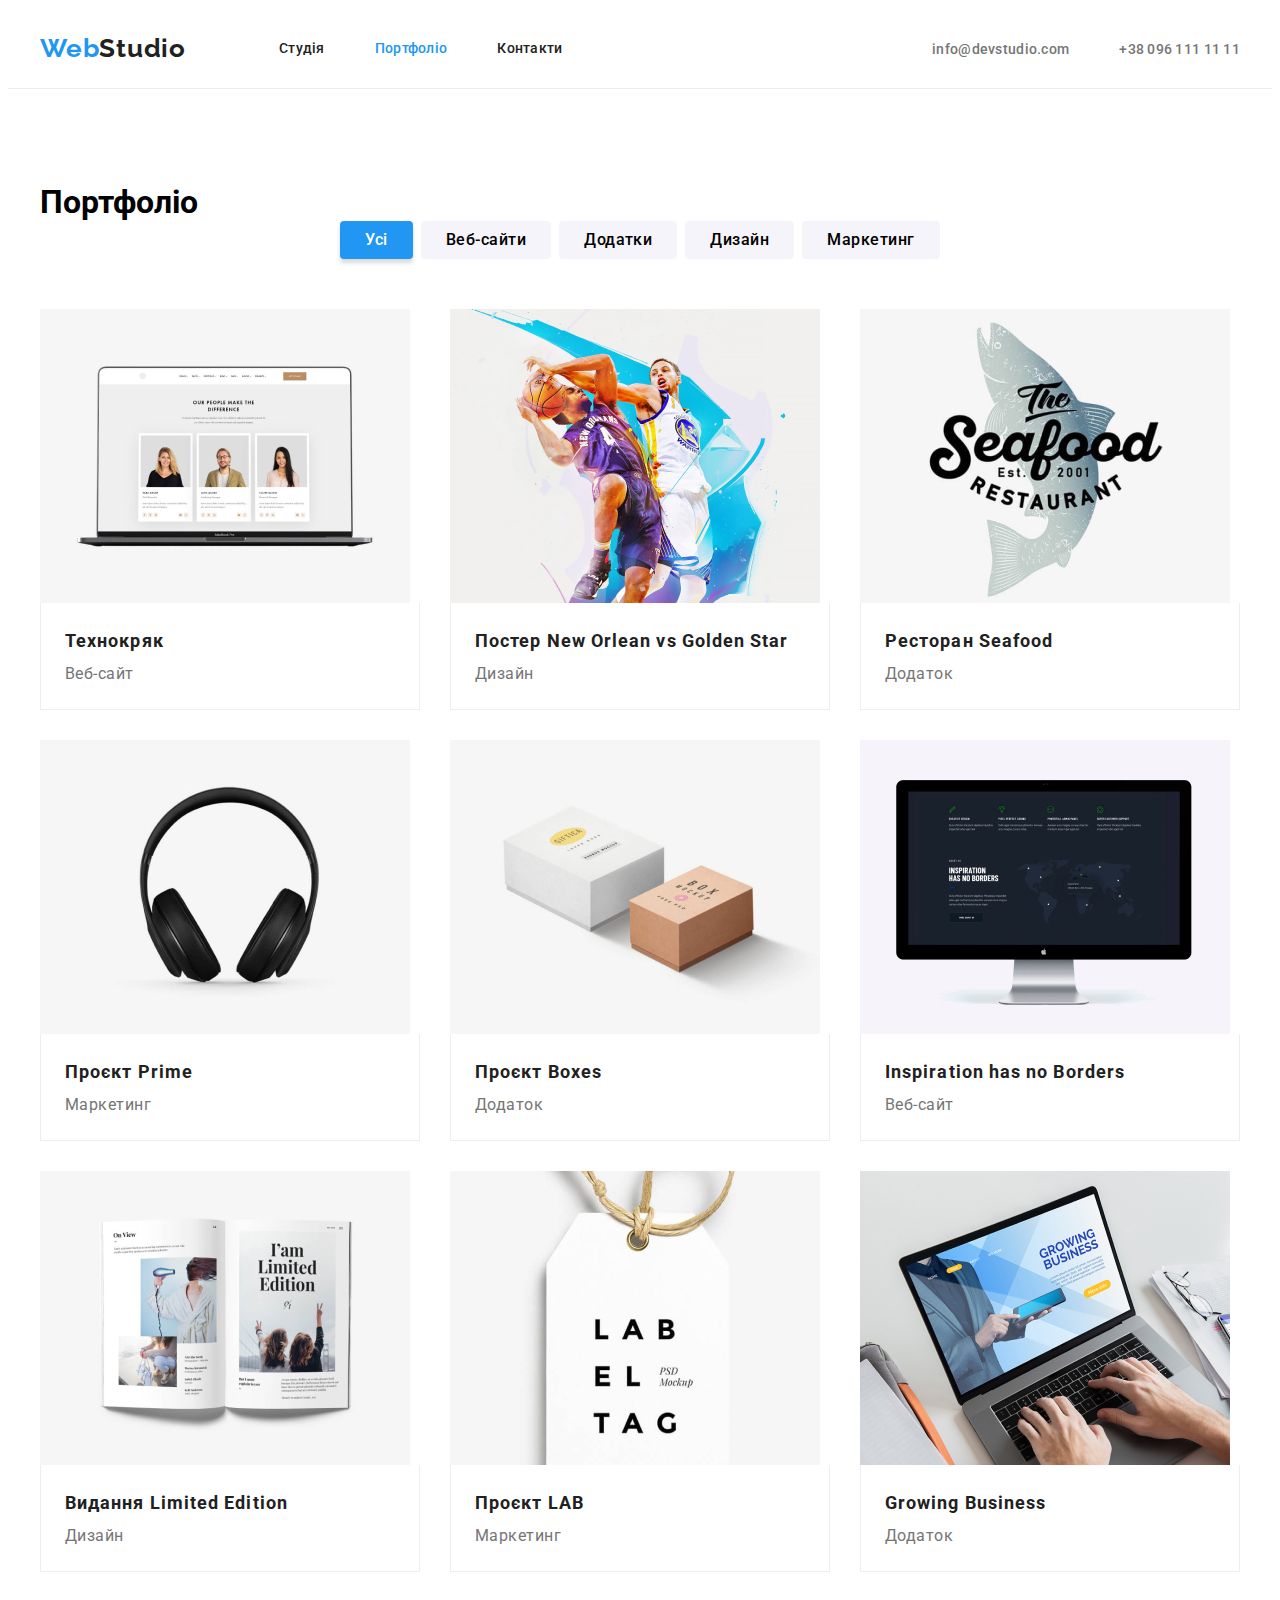
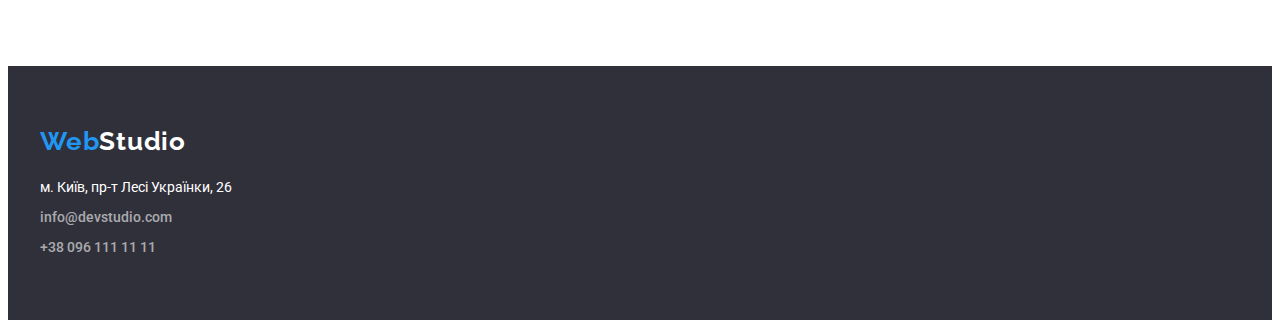
==== portfolio.html @ 82deb74b "Hw3" ====
<!DOCTYPE html>
<html lang="uk">
  <head>
    <meta charset="UTF-8" />
    <meta http-equiv="X-UA-Compatible" content="IE=edge" />
    <meta name="viewport" content="width=device-width, initial-scale=1.0" />
    
    <title>Document</title>
    <link href="https://fonts.googleapis.com/css2?family=Raleway:wght@700&family=Roboto:wght@400;500;700;900&display=swap"
        rel="stylesheet">
    <link rel="stylesheet" href="https://cdnjs.cloudflare.com/ajax/libs/modern-normalize/1.1.0/modern-normalize.min.css"
          integrity="sha512-wpPYUAdjBVSE4KJnH1VR1HeZfpl1ub8YT/NKx4PuQ5NmX2tKuGu6U/JRp5y+Y8XG2tV+wKQpNHVUX03MfMFn9Q=="
          crossorigin="anonymous" referrerpolicy="no-referrer" />
    <link rel="stylesheet" href="css/styles.css" />
   
    
  </head>
  <body>
   
    <header>
      <div class="conteiner mein">
        <a class="logo" href="#"><span class="logo-first-word"> Web</span>Studio</a>
        <nav>
          <ul class="header-navigation">
            <li><a href="index.html" class="nav-link-studia">Студія</a></li>
            <li><a href="portfolio.html" class="nav-link-portfolio  current">Портфоліо</a></li>
            <li><a href="#" class="nav-link-contacts">Контакти</a></li>
          </ul>
        </nav>
        <ul class="communication-links">
          <li>
            <a href="mailto:info@devstudio.com">info@devstudio.com</a>
          </li>
          <li><a href="tel:+380961111111"> +38 096 111 11 11 </a></li>
        </ul>
      </div>
    </header>
    
    <main>
      <section class="conteiner sect-portfolio">
        <h1>Портфоліо</h1>
        <ul class="portfolio-button-filter">
          <li>
            <button class="filter-button-all current" type="button">Усі</button>
            </li>
            <li>
            <button type="button">Веб-сайти</button>
            </li>
            <li>
            <button type="button">Додатки</button>
            </li>
            <li>
            <button type="button">Дизайн</button>
            </li>
            <li>
            <button type="button">Маркетинг</button>
            </li>

        </ul>

<div>
      <ul class="list-portfolio">
        <li>
          <a href="#">
            <img src="images/portfolio-website-.jpg" alt="Ноутбук" width="370" height="294" />
            <div class="portfolio-box-text">
            <h2>Технокряк</h2>
            <p>Веб-сайт</p>
            </div>
            </a>
        </li>
          <li>
            <a href="#">
            <img
              src="images/portfolio-new-orleans-golden-star-poster.jpg"
              alt="Баскетболісти"
              width="370"
              height="294"
            />
            <div class="portfolio-box-text">
            <h2>Постер New Orlean vs Golden Star</h2>
            <p>Дизайн</p>
            </div>
            </a>
          </li>
          <li>
            <a href="#">
            <img src="images/portfolio-seafood-restaurant.jpg" alt="Логотип ресторану" width="370" height="294" />
            <div class="portfolio-box-text">
            <h2>Ресторан Seafood</h2>
            <p>Додаток<p>
              </div>
              </a>
            </li>
          <li>
            <a href="#">
            <img src="images/portfolio-project-prime.jpg" alt="Навушники" width="370" height="294" />
            <div class="portfolio-box-text">
            <h2>Проєкт Prime</h2>
            <p>Маркетинг</p>
            </div>
            </a>
          </li>
          <li>
            <a href="#">
            <img src="images/portfolio-project-boxes.jpg" alt="Коробки" width="370" height="294" />
            <div class="portfolio-box-text">
            <h2>Проєкт Boxes</h2>
            <p>Додаток</p>
            </div>
            </a>
          </li>
          <li>
            <a href="#">
            <img src="images/portfolio-inspiration-borders.jpg" alt="Компьютер" width="370" height="294" />
            <div class="portfolio-box-text">
            <h2>Inspiration has no Borders</h2>
            <p>Веб-сайт</p>
            </div>
            </a>
          </li>
          <li>
            <a href="#">
            <img src="images/portfolio- limited-edition.jpg" alt="Журнал" width="370" height="294" />
            <div class="portfolio-box-text">
            <h2>Видання Limited Edition</h2>
            <p>Дизайн</p>
            </div>
            </a>
          </li>
          <li>
            <a href="#">
            <img src="images/portfolio-lab.jpg" alt="Етикетка проекту" width="370" height="294" />
            <div class="portfolio-box-text">
            <h2>Проєкт LAB</h2>
            <p>Маркетинг</p>
            </div>
            </a>
          </li>
          <li>
            <a href="#">
            <img src="images/portfolio-growing-business.jpg" alt="Людина працює за ноутбуком" width="370" height="294" />
            <div class="portfolio-box-text">
            <h2>Growing Business</h2>
            <p>Додаток</p>
            </div>
            </a>
          </li>
        </li>
      </ul>
      </section>
    </main>
    <footer>
      <div class="conteiner footer">
        <a class="logo" href="#"><span class="logo-first-word">Web</span><span
            class="logo-footer-second-word">Studio</span></a>
        <address>
          <p> м. Київ, пр-т Лесі Українки, 26</p>
          <ul class="footer-communication-links">
            <li>
              <a href="mailto:info@devstudio.com">info@devstudio.com</a>
            </li>
            <li>
              <a href="tel:+380961111111"> +38 096 111 11 11 </a>
            </li>
          </ul>
      </div>
      </address>
    </footer>
  </body>
</html>
---- css/styles.css ----
body {
  font-family: 'Roboto', sans-serif;
}
li {
  list-style-type: none;
}
a {
  text-decoration: none;
}
ul {
  margin-top: 0;
  margin-bottom: 0;
  padding-left: 0;
}
h1,
h2,
h3,
h4,
h5,
h6 {
  margin-top: 0;
  margin-bottom: 0;
}
p {
  margin-top: 0;
  margin-bottom: 0;
}

:root {
  --brand-color: #2196f3;
  --main-text-color: #212121;
  --second-text-color: #757575;
  --footer-background-color: #2f303a;
  --last-text-color: #ffffff;
  --second-background-color: #f5f4fa;
  --footer-text-color: rgba(255, 255, 255, 0.6);
}

.conteiner {
  max-width: 1200px;
  padding-left: 15px;
  padding-right: 15px;
  margin-left: auto;
  margin-right: auto;
}
header {
  border-bottom: 1px solid #ececec;
}
.mein {
  display: flex;
  align-items: center;
}

nav > ul {
  display: flex;
}
.communication-links {
  display: flex;
  margin-left: auto;
}

.logo {
  color: var(--main-text-color);
  font-weight: 700;
  font-size: 26px;
  line-height: 1.17;
  letter-spacing: 0.03em;
  font-family: 'Raleway', sans-serif;
}
.logo-first-word {
  color: var(--brand-color);
  font-weight: 700;
}
.header-navigation {
  margin-left: 93px;
}

.header-navigation li {
  display: flex;
  margin-right: 50px;
}
.header-navigation li:last-child {
  margin-right: 0px;
}
.header-navigation a {
  display: block;
  padding-top: 32px;
  padding-bottom: 32px;

  color: var(--main-text-color);
  font-size: 14px;
  line-height: 1.17;
  letter-spacing: 0.02em;
  font-weight: 500;
}
.communication-links li:first-child {
  margin-right: 50px;
}
.communication-links a {
  padding-top: 32px;
  padding-bottom: 32px;

  color: var(--second-text-color);
  font-size: 14px;
  line-height: 1.17;
  font-weight: 500;
  letter-spacing: 0.02em;
}

.header-navigation a:hover,
.header-navigation a:focus,
.communication-links a:hover,
.communication-links a:focus {
  color: var(--brand-color);
}
.nav-link-studia.current,
.nav-link-portfolio.current {
  color: var(--brand-color);
}
.filter-button-all.current {
  background-color: var(--brand-color);
  color: var(--last-text-color);
  box-shadow: 0px 4px 4px rgba(0, 0, 0, 0.15);
}

.tittle {
  background-color: var(--footer-background-color);
  text-align: center;
  padding-top: 200px;
  padding-bottom: 200px;
}
.tittle h1 {
  color: var(--last-text-color);
  font-size: 44px;
  line-height: 1.36;
  font-weight: 900;
  text-transform: uppercase;
}
.tittle button {
  padding: 10px 32px 10px 32px;
  margin-top: 30px;

  background-color: var(--brand-color);
  color: white;
  font-size: 16px;
  line-height: 1.87;
  font-weight: 700;
  cursor: pointer;
  font-family: inherit;
  letter-spacing: 0.06em;
  background: #2196f3;
  border-radius: 4px;
  border: none;
  box-shadow: 0px 4px 4px rgba(0, 0, 0, 0.15);
}
.studio-section-advantage {
  display: flex;
  flex-wrap: wrap;
  padding-top: 94px;
  padding-bottom: 94px;
}
.studio-section-advantage li {
  width: 270px;
  margin-right: 30px;
}
.studio-section-advantage li:last-child {
  margin-right: 0;
}
.studio-section-advantage h3 {
  font-size: 14px;
  line-height: 1.14;
  letter-spacing: 0.03em;
  font-weight: 700;
}
.studio-section-advantage p {
  margin-top: 10px;

  font-size: 14px;
  line-height: 1.71;
  letter-spacing: 0.03em;
  color: var(--second-text-color);
}
.studio-section-our-activity {
  padding-bottom: 94px;
  text-align: center;
}
.our-activity-photo {
  display: flex;
  justify-content: space-between;
  flex-wrap: wrap;
  margin-top: 50px;
}
.our-activity-photo img {
  display: block;
}

.studio-section-our-activity h2 {
  font-size: 36px;
  line-height: 1.16;
  font-weight: 700;
  letter-spacing: 0.03em;
}

.studio-section-our-team {
  background-color: var(--second-background-color);
  padding-top: 94px;
  padding-bottom: 94px;
}
.studio-section-our-team h2 {
  text-align: center;
  font-size: 36px;
  line-height: 1.16;
  font-weight: 700;
  letter-spacing: 0.03em;
  text-align: center;
}
.studio-list-our-team {
  display: flex;
  justify-content: space-between;
  flex-wrap: wrap;
  text-align: center;
  margin-top: 50px;
}
.studio-list-our-team li {
  background-color: var(--last-text-color);
  border-radius: 0px 0px 4px 4px;
  box-shadow: 0px 1px 3px rgba(0, 0, 0, 0.12), 0px 1px 1px rgba(0, 0, 0, 0.14),
    0px 2px 1px rgba(0, 0, 0, 0.2);
}
.studio-list-our-team img {
  display: block;
}
.studio-list-our-team h2 {
  font-size: 36px;
  font-weight: 700;
  line-height: 1.16;
  letter-spacing: 0.03em;
  text-align: center;
}
.studio-list-our-team h3 {
  margin-top: 30px;

  font-size: 16px;
  line-height: 1.18;
  font-weight: 500;
  letter-spacing: 0.03em;
}
.studio-list-our-team p {
  margin-top: 10px;
  margin-bottom: 30px;

  line-height: 1.18;
  font-weight: 400;
  letter-spacing: 0.03em;
  color: var(--second-text-color);
}

.portfolio-button-filter {
  display: flex;
  justify-content: center;
}
.portfolio-button-filter li {
  margin-right: 8px;
}
.portfolio-button-filter li:last-child {
  margin-right: 0;
}
.portfolio-button-filter button {
  background-color: var(--second-background-color);
  cursor: pointer;
  font-weight: 500;
  font-size: 16px;
  line-height: 1.62;
  letter-spacing: 0.03em;
  font-family: inherit;
  border-style: none;
  border-radius: 4px;
  padding: 6px 25px 6px 25px;
}
.portfolio-button-filter button:hover,
.portfolio-button-filter button:focus {
  background-color: var(--brand-color);
  color: var(--last-text-color);
  box-shadow: 0px 3px 1px rgba(0, 0, 0, 0.1), 0px 1px 2px rgba(0, 0, 0, 0.08),
    0px 2px 2px rgba(0, 0, 0, 0.12);
}
.sect-portfolio {
  padding-top: 94px;
  padding-bottom: 94px;
}
.portfolio-box-text {
  padding: 20px 24px 20px 24px;
  border-bottom: 1px solid #EEEEEE;
  border-left: 1px solid #EEEEEE;
  border-right: 1px solid #EEEEEE;

}
.list-portfolio li {
  width: calc((100% - 60px) / 3);
  margin-right: 30px;
  margin-bottom: 30px;

}
.list-portfolio li:nth-child(3n) {
  margin-right: 0;
}
.list-portfolio li:nth-last-child(-n + 3) {
  margin-bottom: 0;
}
.list-portfolio {
  display: flex;
  flex-wrap: wrap;
  margin-top: 50px;
}
.list-portfolio img {
  display: block;
}

.list-portfolio p {

  color: var(--second-text-color);
  letter-spacing: 0.03em;
  line-height: 1.87;
}
.list-portfolio h2 {

  color: var(--main-text-color);
  font-size: 18px;
  line-height: 2;
  letter-spacing: 0.06em;
}
.footer {
  padding-top: 60px;
  padding-bottom: 60px;
}

footer {
  background-color: var(--footer-background-color);
}

.logo-footer-second-word {
  color: var(--last-text-color);
}

.footer-communication-links a {
  color: var(--footer-text-color);
  font-size: 14px;
  line-height: 1.7;
  font-weight: 500;
  font-style: normal;
}

address p {
  margin-top: 20px;

  color: var(--last-text-color);
  font-style: normal;
  font-size: 14px;
  line-height: 1.7;
}
.footer-communication-links li {
  margin-bottom: 6px;
  margin-top: 6px;
}
.footer-communication-links li:last-child {
  margin-top: 0;
  margin-bottom: 0;
}
.footer-communication-links a:hover,
.footer-communication-links a:focus {
  color: var(--brand-color);
}
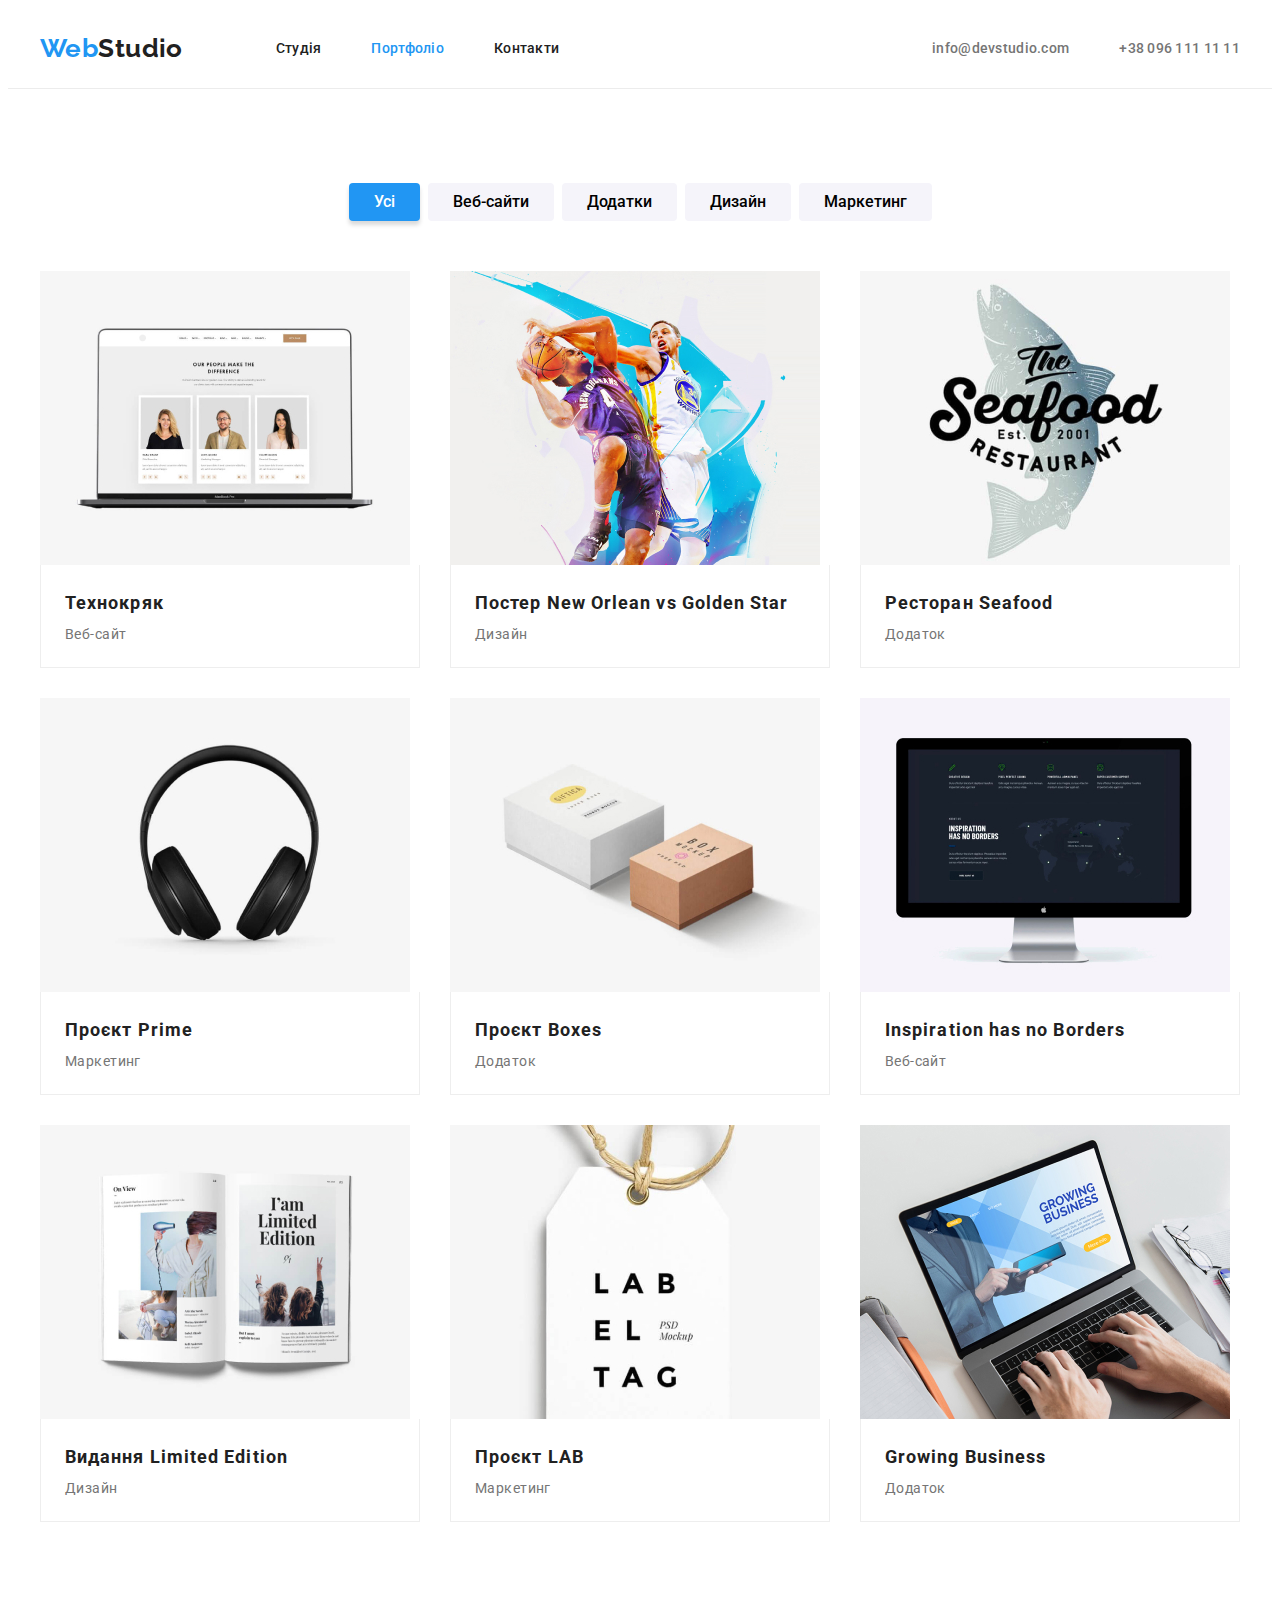
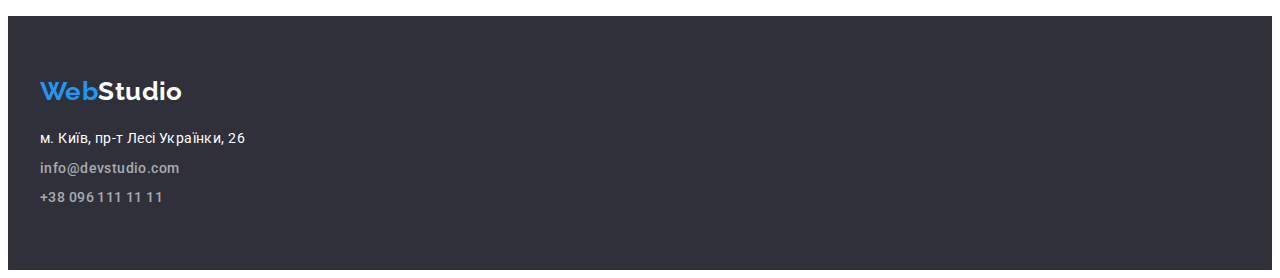
==== commit 743ff693: "correction" ====
--- a/portfolio.html
+++ b/portfolio.html
@@ -37,7 +37,8 @@
     </header>
     
     <main>
-      <section class="conteiner sect-portfolio">
+      <section class="sect-portfolio">
+        <div class="conteiner">
         <h1>Портфоліо</h1>
         <ul class="portfolio-button-filter">
           <li>
@@ -148,6 +149,7 @@
           </li>
         </li>
       </ul>
+      </div>
       </section>
     </main>
     <footer>
--- a/css/styles.css
+++ b/css/styles.css
@@ -1,5 +1,7 @@
 body {
   font-family: 'Roboto', sans-serif;
+  font-size: 14px;
+  letter-spacing: 0.03em;
 }
 li {
   list-style-type: none;
@@ -45,6 +47,7 @@
 }
 header {
   border-bottom: 1px solid #ececec;
+  height: 80px;
 }
 .mein {
   display: flex;
@@ -64,7 +67,6 @@
   font-weight: 700;
   font-size: 26px;
   line-height: 1.17;
-  letter-spacing: 0.03em;
   font-family: 'Raleway', sans-serif;
 }
 .logo-first-word {
@@ -86,9 +88,7 @@
   display: block;
   padding-top: 32px;
   padding-bottom: 32px;
-
   color: var(--main-text-color);
-  font-size: 14px;
   line-height: 1.17;
   letter-spacing: 0.02em;
   font-weight: 500;
@@ -101,7 +101,6 @@
   padding-bottom: 32px;
 
   color: var(--second-text-color);
-  font-size: 14px;
   line-height: 1.17;
   font-weight: 500;
   letter-spacing: 0.02em;
@@ -135,6 +134,8 @@
   line-height: 1.36;
   font-weight: 900;
   text-transform: uppercase;
+  width: 696px;
+  margin: auto;
 }
 .tittle button {
   padding: 10px 32px 10px 32px;
@@ -167,17 +168,14 @@
   margin-right: 0;
 }
 .studio-section-advantage h3 {
-  font-size: 14px;
   line-height: 1.14;
-  letter-spacing: 0.03em;
   font-weight: 700;
 }
 .studio-section-advantage p {
   margin-top: 10px;
 
-  font-size: 14px;
+
   line-height: 1.71;
-  letter-spacing: 0.03em;
   color: var(--second-text-color);
 }
 .studio-section-our-activity {
@@ -186,9 +184,9 @@
 }
 .our-activity-photo {
   display: flex;
-  justify-content: space-between;
-  flex-wrap: wrap;
+  gap: 30px;
   margin-top: 50px;
+
 }
 .our-activity-photo img {
   display: block;
@@ -198,7 +196,6 @@
   font-size: 36px;
   line-height: 1.16;
   font-weight: 700;
-  letter-spacing: 0.03em;
 }
 
 .studio-section-our-team {
@@ -211,13 +208,11 @@
   font-size: 36px;
   line-height: 1.16;
   font-weight: 700;
-  letter-spacing: 0.03em;
   text-align: center;
 }
 .studio-list-our-team {
   display: flex;
-  justify-content: space-between;
-  flex-wrap: wrap;
+  gap: 30px;
   text-align: center;
   margin-top: 50px;
 }
@@ -234,7 +229,6 @@
   font-size: 36px;
   font-weight: 700;
   line-height: 1.16;
-  letter-spacing: 0.03em;
   text-align: center;
 }
 .studio-list-our-team h3 {
@@ -243,7 +237,6 @@
   font-size: 16px;
   line-height: 1.18;
   font-weight: 500;
-  letter-spacing: 0.03em;
 }
 .studio-list-our-team p {
   margin-top: 10px;
@@ -251,10 +244,21 @@
 
   line-height: 1.18;
   font-weight: 400;
-  letter-spacing: 0.03em;
   color: var(--second-text-color);
 }
-
+.sect-portfolio h1 {
+  position: absolute;
+    width: 1px;
+    height: 1px;
+    margin: -1px;
+    border: 0;
+    padding: 0;
+  
+    white-space: nowrap;
+    clip-path: inset(100%);
+    clip: rect(0 0 0 0);
+    overflow: hidden;
+}
 .portfolio-button-filter {
   display: flex;
   justify-content: center;
@@ -271,7 +275,6 @@
   font-weight: 500;
   font-size: 16px;
   line-height: 1.62;
-  letter-spacing: 0.03em;
   font-family: inherit;
   border-style: none;
   border-radius: 4px;
@@ -311,7 +314,9 @@
   display: flex;
   flex-wrap: wrap;
   margin-top: 50px;
-}
+
+}
+
 .list-portfolio img {
   display: block;
 }
@@ -319,7 +324,6 @@
 .list-portfolio p {
 
   color: var(--second-text-color);
-  letter-spacing: 0.03em;
   line-height: 1.87;
 }
 .list-portfolio h2 {
@@ -344,7 +348,7 @@
 
 .footer-communication-links a {
   color: var(--footer-text-color);
-  font-size: 14px;
+
   line-height: 1.7;
   font-weight: 500;
   font-style: normal;
@@ -355,7 +359,7 @@
 
   color: var(--last-text-color);
   font-style: normal;
-  font-size: 14px;
+
   line-height: 1.7;
 }
 .footer-communication-links li {
